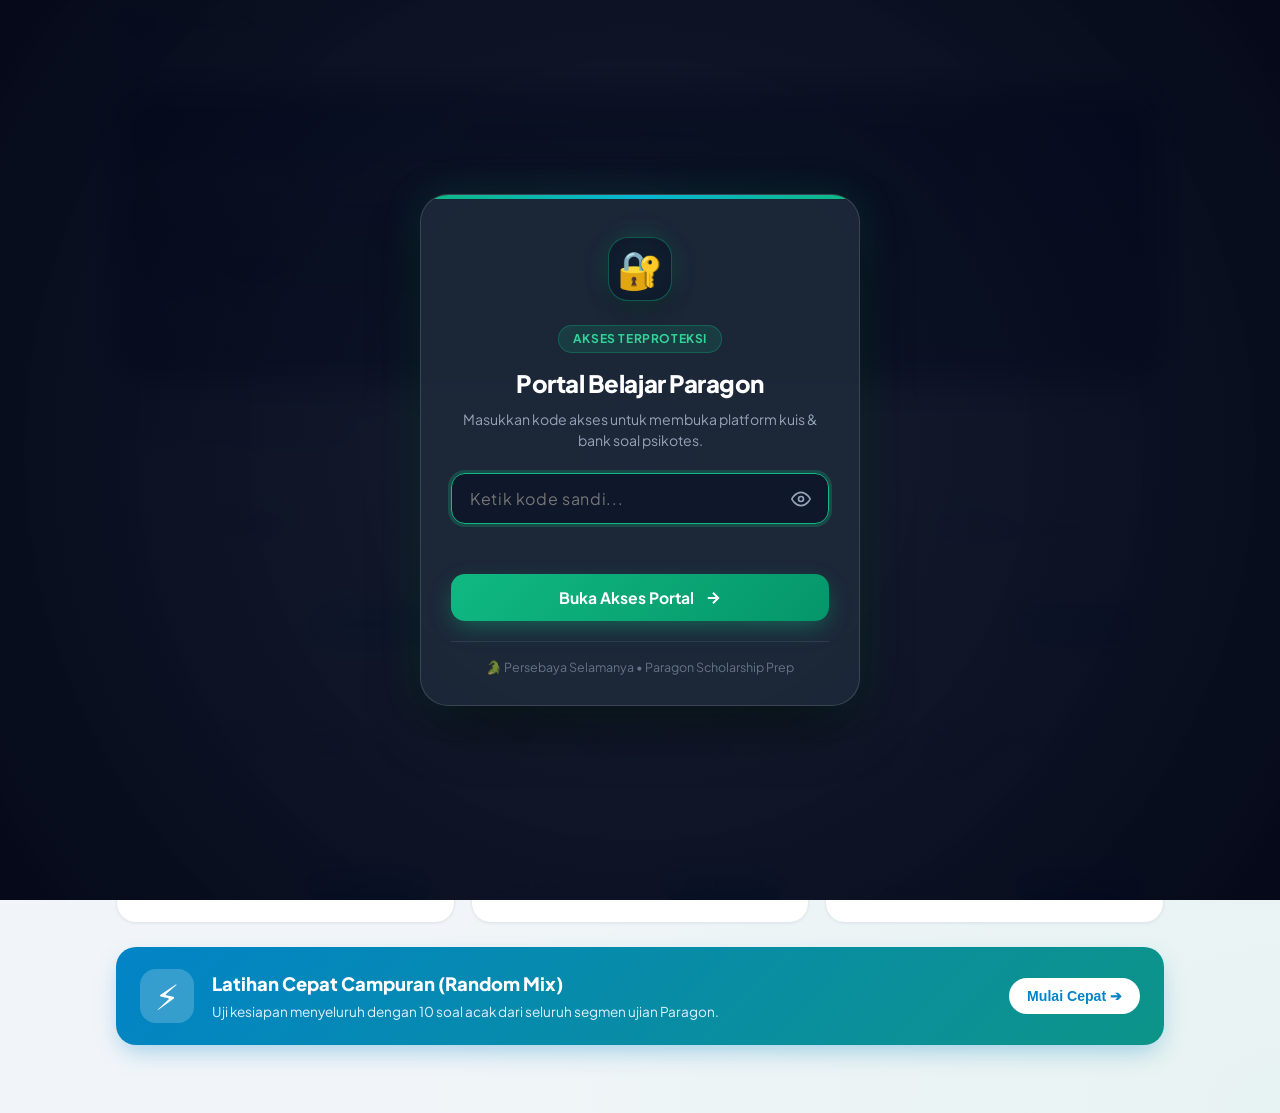
==== index.html @ ecf04475 "feat: Paragon scholarship quiz platform with passcode gate and Vercel support" ====
<!DOCTYPE html>
<html lang="id">
<head>
  <meta charset="UTF-8">
  <meta name="viewport" content="width=device-width, initial-scale=1.0">
  <title>Paragon Scholarship Quiz • Platform Belajar & Bank Soal Psikotes</title>
  <meta name="description" content="Platform belajar interaktif dan bank soal seleksi Paragon Scholarship & Management Trainee (MT) dengan pembahasan lengkap, per segmen, dan simulasi TPA.">
  <link rel="preconnect" href="https://fonts.googleapis.com">
  <link rel="preconnect" href="https://fonts.gstatic.com" crossorigin>
  <link href="https://fonts.googleapis.com/css2?family=Plus+Jakarta+Sans:wght@400;500;600;700;800&display=swap" rel="stylesheet">
  <link rel="stylesheet" href="style.css">
</head>
<body>

  <!-- Password Gate (Lock Screen - Access Code: persebayaselamanya) -->
  <div class="password-gate-overlay" id="password-gate">
    <div class="password-gate-card" id="gate-card">
      <div class="gate-icon-wrapper">
        <div class="gate-icon-glow"></div>
        <div class="gate-icon">🔐</div>
      </div>
      <div class="gate-badge">Akses Terproteksi</div>
      <h2 class="gate-title">Portal Belajar Paragon</h2>
      <p class="gate-subtitle">Masukkan kode akses untuk membuka platform kuis & bank soal psikotes.</p>

      <form id="password-gate-form" class="gate-form" onsubmit="handleUnlockSubmit(event)">
        <div class="gate-input-group">
          <input 
            type="password" 
            id="gate-password-input" 
            class="gate-input" 
            placeholder="Ketik kode sandi..." 
            autocomplete="current-password"
            required
            autofocus
          />
          <button type="button" class="gate-toggle-visibility" id="gate-toggle-pwd" title="Tampilkan/Sembunyikan sandi">
            <svg width="20" height="20" viewBox="0 0 24 24" fill="none" stroke="currentColor" stroke-width="2" id="gate-eye-icon"><path d="M1 12s4-8 11-8 11 8 11 8-4 8-11 8-11-8-11-8z"></path><circle cx="12" cy="12" r="3"></circle></svg>
          </button>
        </div>

        <div class="gate-msg" id="gate-msg"></div>

        <button type="submit" class="gate-submit-btn" id="gate-submit-btn">
          <span>Buka Akses Portal</span>
          <svg width="18" height="18" viewBox="0 0 24 24" fill="none" stroke="currentColor" stroke-width="2.5"><line x1="5" y1="12" x2="19" y2="12"></line><polyline points="12 5 19 12 12 19"></polyline></svg>
        </button>
      </form>
      <div class="gate-footer">
        <span>🐊 Persebaya Selamanya • Paragon Scholarship Prep</span>
      </div>
    </div>
  </div>

  <!-- Top App Navigation (Desktop & Mobile Shell) -->
  <header class="app-nav">
    <div class="nav-container">
      <div class="brand" id="btn-brand-home">
        <div class="brand-logo">P</div>
        <div class="brand-text">
          <span class="brand-title">Paragon Quiz</span>
          <span class="brand-subtitle">Scholarship & MT Prep</span>
        </div>
      </div>
      <div class="nav-actions">
        <button class="nav-btn" id="btn-open-bank" title="Cari di Bank Soal">
          <svg width="18" height="18" viewBox="0 0 24 24" fill="none" stroke="currentColor" stroke-width="2"><circle cx="11" cy="11" r="8"></circle><line x1="21" y1="21" x2="16.65" y2="16.65"></line></svg>
          <span class="nav-btn-label">Bank Soal</span>
        </button>
        <button class="nav-btn" id="btn-open-add-q" title="Tambah Soal">
          <svg width="18" height="18" viewBox="0 0 24 24" fill="none" stroke="currentColor" stroke-width="2"><line x1="12" y1="5" x2="12" y2="19"></line><line x1="5" y1="12" x2="19" y2="12"></line></svg>
          <span class="nav-btn-label">Tambah Soal</span>
        </button>
        <button class="nav-btn icon-only" id="btn-toggle-sound" title="Toggle Suara">
          <span id="sound-icon">🔊</span>
        </button>
        <button class="nav-btn lock-btn" id="btn-lock-app" title="Kunci Akses">
          <svg width="16" height="16" viewBox="0 0 24 24" fill="none" stroke="currentColor" stroke-width="2"><rect x="3" y="11" width="18" height="11" rx="2" ry="2"></rect><path d="M7 11V7a5 5 0 0 1 10 0v4"></path></svg>
          <span class="nav-btn-label">Kunci</span>
        </button>
      </div>
    </div>
  </header>

  <!-- Main Container -->
  <main class="main-wrapper">

    <!-- VIEW 1: SEGMENT SELECTION DASHBOARD -->
    <section class="view active" id="view-dashboard">
      <!-- Hero Banner -->
      <div class="hero-banner">
        <div class="hero-badge">🎓 Paragon Scholarship Program 2026/2027</div>
        <h1 class="hero-title">Pilih Segmen Soal & Uji Kemampuanmu</h1>
        <p class="hero-desc">
          Latihan soal psikotes terstruktur berdasarkan kisi-kisi resmi MT Paragon dan arsip simulasi TPA. Pilih segmen di bawah untuk memulai!
        </p>

        <!-- Quick Stats Strip -->
        <div class="stats-strip">
          <div class="stat-pill">
            <span class="stat-num" id="stat-total-q">215</span>
            <span class="stat-lbl">Total Soal</span>
          </div>
          <div class="stat-pill">
            <span class="stat-num" id="stat-quizzes-done">0</span>
            <span class="stat-lbl">Kuis Selesai</span>
          </div>
          <div class="stat-pill">
            <span class="stat-num" id="stat-avg-acc">0%</span>
            <span class="stat-lbl">Rata-rata Skor</span>
          </div>
        </div>
      </div>

      <!-- Segments Section Header -->
      <div class="section-head">
        <h2 class="section-title">Kategori Segmen Ujian</h2>
        <span class="section-badge" id="segment-count-badge">6 Segmen Tersedia</span>
      </div>

      <!-- Segments Grid -->
      <div class="segments-grid" id="segments-container">
        <!-- Segments rendered dynamically by app.js -->
        <div class="loading-state">
          <div class="spinner"></div>
          <p>Memuat database segmen Paragon...</p>
        </div>
      </div>

      <!-- Quick Mix Button -->
      <div class="quick-mix-card" id="btn-quick-mix">
        <div class="mix-icon">⚡</div>
        <div class="mix-info">
          <h3>Latihan Cepat Campuran (Random Mix)</h3>
          <p>Uji kesiapan menyeluruh dengan 10 soal acak dari seluruh segmen ujian Paragon.</p>
        </div>
        <button class="mix-btn">Mulai Cepat ➔</button>
      </div>

      <!-- Recent History Preview -->
      <div class="recent-history-section" id="recent-history-wrapper" style="display:none;">
        <h3 class="history-title">Riwayat Percobaan Terbaru</h3>
        <div class="history-list" id="history-list"></div>
      </div>
    </section>

    <!-- VIEW 2: QUIZ INTERFACE (MATCHES USER MOCKUP PRECISELY) -->
    <section class="view" id="view-quiz">
      <div class="mobile-device-card">
        
        <!-- Screen Top Bar -->
        <div class="quiz-top-bar">
          <button class="icon-btn" id="btn-quiz-close" title="Keluar dari kuis">✕</button>
          <div class="quiz-top-actions">
            <button class="icon-btn" id="btn-quiz-share" title="Bagikan">
              <svg width="20" height="20" viewBox="0 0 24 24" fill="none" stroke="currentColor" stroke-width="2"><circle cx="18" cy="5" r="3"></circle><circle cx="6" cy="12" r="3"></circle><circle cx="18" cy="19" r="3"></circle><line x1="8.59" y1="13.51" x2="15.42" y2="17.49"></line><line x1="15.41" y1="6.51" x2="8.59" y2="10.49"></line></svg>
            </button>
            <button class="icon-btn" id="btn-quiz-more" title="Opsi kuis">⋮</button>
          </div>
        </div>

        <!-- Quiz Heading & Breadcrumbs -->
        <div class="quiz-header-block">
          <h2 class="quiz-title" id="quiz-subsegment-title">Sinonim (Persamaan Kata)</h2>
          <div class="quiz-subtitle" id="quiz-breadcrumb">Fundamentals • Paragon Scholarship • 10 Soal</div>
        </div>

        <!-- Progress Bar Row -->
        <div class="progress-row">
          <span class="progress-label" id="progress-text">1/10</span>
          <div class="progress-track">
            <div class="progress-fill" id="progress-fill" style="width: 10%;"></div>
          </div>
          <span class="progress-target" title="Target Lolos">🎯</span>
        </div>

        <!-- Question Meta Row (Quiz Label, Speaker Audio, Timer Countdown) -->
        <div class="question-meta-row">
          <div class="quiz-tag">Quiz</div>
          <div class="meta-right-group">
            <button class="audio-btn" id="btn-speak-question" title="Dengarkan soal dibacakan">
              🔊
            </button>
            <div class="timer-badge" id="timer-display">
              <span class="timer-icon">⏳</span>
              <span id="timer-text">00:15 Sec</span>
            </div>
          </div>
        </div>

        <!-- Question Statement -->
        <div class="question-box">
          <p class="question-text" id="question-text">
            Memuat soal...
          </p>
          <div class="source-tag" id="question-source"></div>
        </div>

        <!-- Options Container -->
        <div class="options-list" id="options-container">
          <!-- Options cards injected dynamically -->
        </div>

        <!-- Fixed/Sticky Bottom Action Bar -->
        <div class="quiz-bottom-bar">
          <button class="check-btn disabled" id="btn-check-answer" disabled>Check</button>
        </div>

        <!-- BOTTOM SHEET MODAL (SLIDES UP ON CHECK - EXACTLY MATCHES REFERENCE) -->
        <div class="bottom-sheet-backdrop" id="sheet-backdrop"></div>
        <div class="bottom-sheet" id="bottom-sheet">
          <div class="sheet-drag-handle"></div>
          
          <div class="sheet-content">
            <!-- Header status: Correct or Incorrect -->
            <div class="sheet-status-header" id="sheet-status-header">
              <h3 class="sheet-title" id="sheet-title">Correct Answer</h3>
              <div class="sheet-icon-badge" id="sheet-icon-badge">
                <span id="sheet-icon">✔</span>
              </div>
              <p class="sheet-cheer" id="sheet-cheer">Wow! That is absolutely correct.</p>
            </div>

            <!-- Explanation Box (Pembahasan) -->
            <div class="explanation-box" id="explanation-box">
              <div class="explanation-head">
                <span class="expl-icon">💡</span>
                <strong>Pembahasan Soal:</strong>
              </div>
              <p class="explanation-text" id="explanation-text">
                Adaptif = mampu menyesuaikan diri dengan situasi baru.
              </p>
            </div>

            <!-- Action Button: Next -->
            <div class="sheet-action">
              <button class="sheet-next-btn" id="btn-sheet-next">Next</button>
            </div>
          </div>
        </div>

      </div>
    </section>

    <!-- VIEW 3: QUIZ RESULT SUMMARY -->
    <section class="view" id="view-result">
      <div class="result-card">
        <div class="result-badge-icon" id="result-icon">🏆</div>
        <h2 class="result-title" id="result-title">Kuis Selesai!</h2>
        <p class="result-subtitle" id="result-evaluation">Evaluasi performa Anda dalam segmen ini.</p>

        <!-- Big Score Display -->
        <div class="score-circle-wrapper">
          <div class="score-number">
            <span id="result-score-num">8</span><span class="score-denom" id="result-total-denom">/10</span>
          </div>
          <div class="score-label" id="result-accuracy-label">Akurasi: 80%</div>
        </div>

        <!-- Stats Grid -->
        <div class="result-stats-grid">
          <div class="res-stat-item">
            <span class="res-stat-val text-success" id="res-correct-count">8</span>
            <span class="res-stat-lbl">Benar</span>
          </div>
          <div class="res-stat-item">
            <span class="res-stat-val text-danger" id="res-wrong-count">2</span>
            <span class="res-stat-lbl">Salah</span>
          </div>
          <div class="res-stat-item">
            <span class="res-stat-val" id="res-time-spent">01:45</span>
            <span class="res-stat-lbl">Waktu</span>
          </div>
        </div>

        <!-- Action Buttons -->
        <div class="result-actions">
          <button class="primary-action-btn" id="btn-retry-segment">Ulangi Kuis Ini</button>
          <button class="secondary-action-btn" id="btn-back-dashboard">Pilih Segmen Lain</button>
          <button class="review-toggle-btn" id="btn-toggle-review">Review Semua Jawaban & Pembahasan ▼</button>
        </div>

        <!-- Review Question List (Collapsible) -->
        <div class="review-section" id="review-section" style="display:none;">
          <h3 class="review-title">Rincian Jawaban & Pembahasan</h3>
          <div class="review-items-container" id="review-items-container"></div>
        </div>
      </div>
    </section>

    <!-- VIEW 4: BANK SOAL & SEARCH -->
    <section class="view" id="view-bank">
      <div class="bank-container">
        <div class="bank-header">
          <button class="back-link-btn" id="btn-bank-back">← Kembali ke Dashboard</button>
          <h2>Bank Soal Paragon Scholarship & MT</h2>
          <p>Jelajahi dan cari pembahasan 200+ soal psikotes asli dari database.</p>
        </div>

        <div class="bank-filter-bar">
          <div class="search-input-wrap">
            <svg width="18" height="18" viewBox="0 0 24 24" fill="none" stroke="currentColor" stroke-width="2"><circle cx="11" cy="11" r="8"></circle><line x1="21" y1="21" x2="16.65" y2="16.65"></line></svg>
            <input type="text" id="bank-search-input" placeholder="Cari kata kunci soal, pembahasan, atau topik...">
          </div>
          <select id="bank-segment-select">
            <option value="all">Semua Segmen</option>
            <option value="verbal">Tes Verbal</option>
            <option value="numerik">Tes Numerik & Deret</option>
            <option value="logika">Tes Logika & Silogisme</option>
            <option value="urutan">Tes Urutan Angka & Huruf</option>
            <option value="tpa_simulasi">Simulasi TPA Paragon</option>
            <option value="kepribadian">Tes Nilai & Budaya Paragon</option>
          </select>
        </div>

        <div class="bank-results-count" id="bank-results-count">Menampilkan 20 soal</div>
        <div class="bank-list" id="bank-list-container">
          <div class="spinner"></div>
        </div>
      </div>
    </section>

  </main>

  <!-- MODAL 1: SEGMENT CONFIG MODAL (BEFORE STARTING QUIZ) -->
  <div class="modal-overlay" id="modal-segment-config">
    <div class="modal-card">
      <div class="modal-header">
        <div class="modal-seg-icon" id="modal-seg-icon">📝</div>
        <div>
          <h3 class="modal-title" id="modal-seg-title">Tes Verbal</h3>
          <p class="modal-sub" id="modal-seg-desc">Konfigurasi sesi latihan Anda</p>
        </div>
        <button class="modal-close-btn" id="btn-close-config-modal">✕</button>
      </div>

      <div class="modal-body">
        <!-- Subsegment filter -->
        <div class="form-group" id="subsegment-filter-group">
          <label class="form-label">Pilih Subtopik / Subtes:</label>
          <select class="form-select" id="config-subsegment">
            <option value="">Semua Subtopik (Lengkap)</option>
          </select>
        </div>

        <!-- Number of Questions -->
        <div class="form-group">
          <label class="form-label">Jumlah Soal:</label>
          <div class="pill-options" id="config-limit-pills">
            <button class="pill-btn" data-val="5">5 Soal</button>
            <button class="pill-btn active" data-val="10">10 Soal</button>
            <button class="pill-btn" data-val="20">20 Soal</button>
            <button class="pill-btn" data-val="50">Semua</button>
          </div>
        </div>

        <!-- Timer Setting -->
        <div class="form-group">
          <label class="form-label">Batas Waktu Per Soal:</label>
          <div class="pill-options" id="config-timer-pills">
            <button class="pill-btn" data-val="15">15 Detik</button>
            <button class="pill-btn active" data-val="30">30 Detik</button>
            <button class="pill-btn" data-val="60">60 Detik</button>
            <button class="pill-btn" data-val="0">Tanpa Timer</button>
          </div>
        </div>
      </div>

      <div class="modal-footer">
        <button class="start-quiz-btn" id="btn-start-configured-quiz">Mulai Kuis Sekarang ➔</button>
      </div>
    </div>
  </div>

  <!-- MODAL 2: ADD QUESTION MODAL (CRUD FEATURE) -->
  <div class="modal-overlay" id="modal-add-question">
    <div class="modal-card modal-wide">
      <div class="modal-header">
        <div>
          <h3 class="modal-title">Tambah Soal Baru ke Database</h3>
          <p class="modal-sub">Masukkan soal psikotes baru ke bank data Paragon</p>
        </div>
        <button class="modal-close-btn" id="btn-close-add-modal">✕</button>
      </div>

      <form id="form-add-question" class="modal-body">
        <div class="form-row">
          <div class="form-group">
            <label class="form-label">Segmen:</label>
            <select class="form-select" id="new-q-segment" required>
              <option value="verbal">Tes Verbal</option>
              <option value="numerik">Tes Numerik & Deret</option>
              <option value="logika">Tes Logika & Silogisme</option>
              <option value="urutan">Tes Urutan Angka & Huruf</option>
              <option value="tpa_simulasi">Simulasi TPA Paragon</option>
              <option value="kepribadian">Tes Nilai & Budaya Paragon</option>
            </select>
          </div>
          <div class="form-group">
            <label class="form-label">Subtopik:</label>
            <input type="text" class="form-input" id="new-q-subsegment" placeholder="Misal: Sinonim, Deret Angka..." required>
          </div>
        </div>

        <div class="form-group">
          <label class="form-label">Pertanyaan / Soal:</label>
          <textarea class="form-textarea" id="new-q-question" rows="3" placeholder="Tuliskan butir pertanyaan..." required></textarea>
        </div>

        <div class="form-group">
          <label class="form-label">Pilihan Jawaban (Minimal 2 Opsi):</label>
          <div class="options-inputs">
            <div class="opt-input-row">
              <span class="opt-key-badge">A</span>
              <input type="text" class="form-input" id="opt-text-A" placeholder="Pilihan A" required>
            </div>
            <div class="opt-input-row">
              <span class="opt-key-badge">B</span>
              <input type="text" class="form-input" id="opt-text-B" placeholder="Pilihan B" required>
            </div>
            <div class="opt-input-row">
              <span class="opt-key-badge">C</span>
              <input type="text" class="form-input" id="opt-text-C" placeholder="Pilihan C">
            </div>
            <div class="opt-input-row">
              <span class="opt-key-badge">D</span>
              <input type="text" class="form-input" id="opt-text-D" placeholder="Pilihan D">
            </div>
            <div class="opt-input-row">
              <span class="opt-key-badge">E</span>
              <input type="text" class="form-input" id="opt-text-E" placeholder="Pilihan E (Opsional)">
            </div>
          </div>
        </div>

        <div class="form-row">
          <div class="form-group">
            <label class="form-label">Kunci Jawaban Benar:</label>
            <select class="form-select" id="new-q-correct" required>
              <option value="A">A</option>
              <option value="B">B</option>
              <option value="C">C</option>
              <option value="D">D</option>
              <option value="E">E</option>
            </select>
          </div>
          <div class="form-group">
            <label class="form-label">Sumber Soal:</label>
            <input type="text" class="form-input" id="new-q-source" value="User Custom Soal" placeholder="Sumber">
          </div>
        </div>

        <div class="form-group">
          <label class="form-label">Pembahasan Lengkap:</label>
          <textarea class="form-textarea" id="new-q-explanation" rows="3" placeholder="Jelaskan alasan dan cara penyelesaian soal..." required></textarea>
        </div>

        <div class="modal-footer">
          <button type="submit" class="start-quiz-btn" id="btn-save-new-q">Simpan Soal ke Database</button>
        </div>
      </form>
    </div>
  </div>

  <!-- Toast Notification Container -->
  <div class="toast-container" id="toast-container"></div>

  <!-- App Logic -->
  <script src="app.js"></script>
</body>
</html>
---- style.css ----
/* ==========================================================================
   PARAGON SCHOLARSHIP QUIZ PLATFORM • DESIGN SYSTEM & STYLING
   Clean, modern mobile-card interface matching reference mockup precisely.
   ========================================================================== */

:root {
  --font-family: 'Plus Jakarta Sans', system-ui, -apple-system, sans-serif;
  
  /* Brand Palette (Paragon Teal / Deep Slate / Accent Coral) */
  --color-primary: #0284C7;
  --color-primary-light: #F0F9FF;
  --color-primary-border: #0284C7;
  
  --color-check-active: #FF4B4B; /* Vibrant Duolingo/Quiz red from mockup */
  --color-check-shadow: rgba(255, 75, 75, 0.35);
  
  --color-success: #22C55E;
  --color-success-dark: #16A34A;
  --color-success-light: #DCFCE7;
  
  --color-danger: #EF4444;
  --color-danger-dark: #DC2626;
  --color-danger-light: #FEE2E2;
  
  --color-warning: #D97706;
  --color-warning-light: #FEF3C7;

  /* Neutrals */
  --bg-app: #F1F5F9;
  --bg-card: #FFFFFF;
  --border-light: #E2E8F0;
  --border-subtle: #F1F5F9;
  
  --text-main: #0F172A;
  --text-muted: #64748B;
  --text-sub: #94A3B8;
  --text-light: #CBD5E1;
  
  /* Shadows & Radius */
  --radius-sm: 8px;
  --radius-md: 14px;
  --radius-lg: 20px;
  --radius-full: 9999px;
  
  --shadow-sm: 0 1px 3px rgba(0,0,0,0.05);
  --shadow-card: 0 12px 36px -8px rgba(15, 23, 42, 0.1);
  --shadow-sheet: 0 -12px 40px rgba(0, 0, 0, 0.18);
  --shadow-glow: 0 0 25px rgba(2, 132, 199, 0.15);
}

/* Reset & Base */
* {
  box-sizing: border-box;
  margin: 0;
  padding: 0;
}

body {
  font-family: var(--font-family);
  background-color: var(--bg-app);
  background-image: 
    radial-gradient(at 0% 0%, rgba(2, 132, 199, 0.07) 0px, transparent 50%),
    radial-gradient(at 100% 100%, rgba(34, 197, 94, 0.05) 0px, transparent 50%);
  color: var(--text-main);
  min-height: 100vh;
  line-height: 1.5;
  -webkit-font-smoothing: antialiased;
  display: flex;
  flex-direction: column;
}

/* Header Navigation */
.app-nav {
  position: sticky;
  top: 0;
  z-index: 40;
  background: rgba(255, 255, 255, 0.85);
  backdrop-filter: blur(12px);
  -webkit-backdrop-filter: blur(12px);
  border-bottom: 1px solid var(--border-light);
  height: 64px;
  display: flex;
  align-items: center;
}

.nav-container {
  width: 100%;
  max-width: 1080px;
  margin: 0 auto;
  padding: 0 20px;
  display: flex;
  justify-content: space-between;
  align-items: center;
}

.brand {
  display: flex;
  align-items: center;
  gap: 10px;
  cursor: pointer;
  user-select: none;
}

.brand-logo {
  width: 36px;
  height: 36px;
  border-radius: 10px;
  background: linear-gradient(135deg, #0284C7, #0D9488);
  color: #FFF;
  font-weight: 800;
  font-size: 1.2rem;
  display: flex;
  align-items: center;
  justify-content: center;
  box-shadow: 0 4px 10px rgba(2, 132, 199, 0.3);
}

.brand-text {
  display: flex;
  flex-direction: column;
}

.brand-title {
  font-size: 1.05rem;
  font-weight: 800;
  color: var(--text-main);
  line-height: 1.2;
}

.brand-subtitle {
  font-size: 0.72rem;
  color: var(--text-muted);
  font-weight: 600;
}

.nav-actions {
  display: flex;
  align-items: center;
  gap: 10px;
}

.nav-btn {
  display: inline-flex;
  align-items: center;
  gap: 6px;
  background: #FFF;
  border: 1px solid var(--border-light);
  color: var(--text-main);
  padding: 7px 14px;
  border-radius: var(--radius-full);
  font-size: 0.85rem;
  font-weight: 600;
  cursor: pointer;
  transition: all 0.2s ease;
}

.nav-btn:hover {
  background: var(--bg-app);
  border-color: #CBD5E1;
  transform: translateY(-1px);
}

.nav-btn.icon-only {
  padding: 7px 10px;
}

/* Main Layout */
.main-wrapper {
  flex: 1;
  width: 100%;
  max-width: 1080px;
  margin: 0 auto;
  padding: 24px 16px 40px;
  display: flex;
  justify-content: center;
}

/* View Switcher */
.view {
  display: none;
  width: 100%;
  animation: fadeIn 0.25s ease forwards;
}

.view.active {
  display: block;
}

@keyframes fadeIn {
  from { opacity: 0; transform: translateY(6px); }
  to { opacity: 1; transform: translateY(0); }
}

/* ==========================================================================
   VIEW 1: DASHBOARD & SEGMENTS SELECTION
   ========================================================================== */

.hero-banner {
  background: linear-gradient(135deg, #0F172A 0%, #1E293B 100%);
  border-radius: 24px;
  padding: 32px 28px;
  color: #FFF;
  margin-bottom: 28px;
  position: relative;
  overflow: hidden;
  box-shadow: 0 16px 36px -10px rgba(15, 23, 42, 0.25);
}

.hero-banner::after {
  content: '';
  position: absolute;
  top: -40px;
  right: -40px;
  width: 220px;
  height: 220px;
  background: radial-gradient(circle, rgba(2, 132, 199, 0.4) 0%, transparent 70%);
  border-radius: 50%;
  pointer-events: none;
}

.hero-badge {
  display: inline-block;
  background: rgba(2, 132, 199, 0.25);
  border: 1px solid rgba(2, 132, 199, 0.5);
  color: #38BDF8;
  font-size: 0.8rem;
  font-weight: 700;
  padding: 5px 12px;
  border-radius: var(--radius-full);
  margin-bottom: 12px;
}

.hero-title {
  font-size: 1.8rem;
  font-weight: 800;
  line-height: 1.25;
  margin-bottom: 8px;
  letter-spacing: -0.02em;
}

.hero-desc {
  font-size: 0.95rem;
  color: #94A3B8;
  max-width: 640px;
  line-height: 1.6;
  margin-bottom: 24px;
}

.stats-strip {
  display: flex;
  gap: 14px;
  flex-wrap: wrap;
}

.stat-pill {
  background: rgba(255, 255, 255, 0.08);
  border: 1px solid rgba(255, 255, 255, 0.12);
  border-radius: 14px;
  padding: 10px 18px;
  display: flex;
  flex-direction: column;
}

.stat-num {
  font-size: 1.35rem;
  font-weight: 800;
  color: #38BDF8;
}

.stat-lbl {
  font-size: 0.72rem;
  color: #94A3B8;
  font-weight: 600;
  text-transform: uppercase;
  letter-spacing: 0.04em;
}

.section-head {
  display: flex;
  justify-content: space-between;
  align-items: center;
  margin-bottom: 18px;
}

.section-title {
  font-size: 1.35rem;
  font-weight: 800;
  color: var(--text-main);
  letter-spacing: -0.01em;
}

.section-badge {
  background: #E0F2FE;
  color: #0369A1;
  font-size: 0.78rem;
  font-weight: 700;
  padding: 4px 10px;
  border-radius: var(--radius-full);
}

/* Segments Grid */
.segments-grid {
  display: grid;
  grid-template-columns: repeat(auto-fill, minmax(320px, 1fr));
  gap: 16px;
  margin-bottom: 24px;
}

.segment-card {
  background: var(--bg-card);
  border: 1px solid var(--border-light);
  border-radius: 20px;
  padding: 22px;
  display: flex;
  flex-direction: column;
  justify-content: space-between;
  cursor: pointer;
  transition: all 0.25s cubic-bezier(0.4, 0, 0.2, 1);
  box-shadow: var(--shadow-sm);
  position: relative;
  overflow: hidden;
}

.segment-card:hover {
  transform: translateY(-3px);
  box-shadow: var(--shadow-card);
  border-color: #BAE6FD;
}

.segment-top {
  display: flex;
  align-items: flex-start;
  gap: 14px;
  margin-bottom: 14px;
}

.segment-icon {
  width: 52px;
  height: 52px;
  background: #F8FAFC;
  border: 1px solid var(--border-light);
  border-radius: 16px;
  font-size: 1.8rem;
  display: flex;
  align-items: center;
  justify-content: center;
  flex-shrink: 0;
}

.segment-info {
  flex: 1;
}

.segment-badge {
  display: inline-block;
  font-size: 0.7rem;
  font-weight: 700;
  color: #0284C7;
  background: #F0F9FF;
  padding: 2px 8px;
  border-radius: var(--radius-full);
  margin-bottom: 4px;
}

.segment-name {
  font-size: 1.15rem;
  font-weight: 800;
  color: var(--text-main);
  line-height: 1.3;
  margin-bottom: 4px;
}

.segment-desc {
  font-size: 0.85rem;
  color: var(--text-muted);
  line-height: 1.5;
}

.segment-bottom {
  display: flex;
  justify-content: space-between;
  align-items: center;
  padding-top: 14px;
  border-top: 1px solid var(--border-subtle);
}

.segment-count-tag {
  font-size: 0.82rem;
  font-weight: 700;
  color: #334155;
  display: flex;
  align-items: center;
  gap: 5px;
}

.segment-action-btn {
  background: #0284C7;
  color: #FFF;
  border: none;
  font-weight: 700;
  font-size: 0.82rem;
  padding: 7px 14px;
  border-radius: var(--radius-full);
  display: inline-flex;
  align-items: center;
  gap: 4px;
  transition: all 0.2s;
}

.segment-card:hover .segment-action-btn {
  background: #0369A1;
}

/* Quick Mix Card */
.quick-mix-card {
  background: linear-gradient(135deg, #0284C7 0%, #0D9488 100%);
  border-radius: 20px;
  padding: 22px 24px;
  color: #FFF;
  display: flex;
  align-items: center;
  gap: 18px;
  cursor: pointer;
  box-shadow: 0 10px 24px -5px rgba(2, 132, 199, 0.35);
  transition: transform 0.2s ease;
  margin-bottom: 28px;
}

.quick-mix-card:hover {
  transform: translateY(-2px);
}

.mix-icon {
  font-size: 2.2rem;
  background: rgba(255, 255, 255, 0.2);
  width: 54px;
  height: 54px;
  border-radius: 16px;
  display: flex;
  align-items: center;
  justify-content: center;
  flex-shrink: 0;
}

.mix-info {
  flex: 1;
}

.mix-info h3 {
  font-size: 1.15rem;
  font-weight: 800;
  margin-bottom: 4px;
}

.mix-info p {
  font-size: 0.85rem;
  color: #E0F2FE;
}

.mix-btn {
  background: #FFF;
  color: #0284C7;
  border: none;
  font-weight: 800;
  font-size: 0.88rem;
  padding: 10px 18px;
  border-radius: var(--radius-full);
  cursor: pointer;
  flex-shrink: 0;
}

/* Recent History */
.recent-history-section {
  background: var(--bg-card);
  border: 1px solid var(--border-light);
  border-radius: 20px;
  padding: 20px;
}

.history-title {
  font-size: 1.05rem;
  font-weight: 800;
  margin-bottom: 12px;
}

.history-list {
  display: flex;
  flex-direction: column;
  gap: 8px;
}

.history-row {
  display: flex;
  justify-content: space-between;
  align-items: center;
  padding: 10px 14px;
  border-radius: 12px;
  background: #F8FAFC;
  font-size: 0.85rem;
}

/* ==========================================================================
   VIEW 2: QUIZ INTERFACE (MATCHES USER MOCKUP PRECISELY)
   ========================================================================== */

#view-quiz {
  display: none;
  justify-content: center;
  align-items: center;
}

#view-quiz.active {
  display: flex;
}

/* Clean Mobile Frame Card */
.mobile-device-card {
  width: 100%;
  max-width: 440px;
  background: #FFFFFF;
  border: 1px solid var(--border-light);
  border-radius: 32px;
  box-shadow: 0 20px 50px -10px rgba(15, 23, 42, 0.15);
  position: relative;
  overflow: hidden;
  padding: 24px 22px 26px;
  display: flex;
  flex-direction: column;
  min-height: 640px;
}

/* Top Bar */
.quiz-top-bar {
  display: flex;
  justify-content: space-between;
  align-items: center;
  margin-bottom: 16px;
}

.icon-btn {
  background: transparent;
  border: none;
  color: #475569;
  font-size: 1.25rem;
  width: 36px;
  height: 36px;
  border-radius: 50%;
  display: flex;
  align-items: center;
  justify-content: center;
  cursor: pointer;
  transition: all 0.15s;
}

.icon-btn:hover {
  background: #F1F5F9;
  color: var(--text-main);
}

.quiz-top-actions {
  display: flex;
  gap: 4px;
}

/* Quiz Header & Breadcrumbs */
.quiz-header-block {
  margin-bottom: 14px;
}

.quiz-title {
  font-size: 1.25rem;
  font-weight: 800;
  color: var(--text-main);
  letter-spacing: -0.01em;
  line-height: 1.3;
  margin-bottom: 2px;
}

.quiz-subtitle {
  font-size: 0.76rem;
  font-weight: 600;
  color: var(--text-sub);
  letter-spacing: 0.01em;
}

/* Progress Bar Row */
.progress-row {
  display: flex;
  align-items: center;
  gap: 10px;
  margin-bottom: 18px;
}

.progress-label {
  font-size: 0.8rem;
  font-weight: 700;
  color: var(--text-sub);
  min-width: 36px;
}

.progress-track {
  flex: 1;
  height: 7px;
  background: #E2E8F0;
  border-radius: var(--radius-full);
  overflow: hidden;
}

.progress-fill {
  height: 100%;
  background: var(--color-success);
  border-radius: var(--radius-full);
  transition: width 0.35s cubic-bezier(0.4, 0, 0.2, 1);
}

.progress-target {
  font-size: 1.15rem;
}

/* Question Meta Row */
.question-meta-row {
  display: flex;
  justify-content: space-between;
  align-items: center;
  margin-bottom: 14px;
}

.quiz-tag {
  font-size: 0.95rem;
  font-weight: 800;
  color: var(--text-main);
}

.meta-right-group {
  display: flex;
  align-items: center;
  gap: 12px;
}

.audio-btn {
  background: #F8FAFC;
  border: 1px solid var(--border-light);
  width: 32px;
  height: 32px;
  border-radius: 50%;
  font-size: 1rem;
  display: flex;
  align-items: center;
  justify-content: center;
  cursor: pointer;
  transition: all 0.2s;
}

.audio-btn:hover {
  background: #F1F5F9;
  transform: scale(1.05);
}

.timer-badge {
  display: inline-flex;
  align-items: center;
  gap: 5px;
  background: var(--color-warning-light);
  color: var(--color-warning);
  font-size: 0.8rem;
  font-weight: 800;
  padding: 4px 10px;
  border-radius: var(--radius-full);
  user-select: none;
}

.timer-badge.urgent {
  background: var(--color-danger-light);
  color: var(--color-danger);
  animation: pulseUrgent 1s infinite alternate;
}

@keyframes pulseUrgent {
  from { transform: scale(1); }
  to { transform: scale(1.04); }
}

/* Question Box */
.question-box {
  margin-bottom: 18px;
}

.question-text {
  font-size: 1.05rem;
  font-weight: 700;
  color: #1E293B;
  line-height: 1.5;
  margin-bottom: 6px;
}

.source-tag {
  font-size: 0.72rem;
  color: #94A3B8;
  font-style: italic;
}

/* Options List */
.options-list {
  display: flex;
  flex-direction: column;
  gap: 11px;
  margin-bottom: 24px;
}

.option-card {
  background: #FFFFFF;
  border: 1.5px solid #E2E8F0;
  border-radius: 16px;
  padding: 13px 16px;
  display: flex;
  align-items: center;
  gap: 14px;
  cursor: pointer;
  transition: all 0.2s cubic-bezier(0.4, 0, 0.2, 1);
  user-select: none;
}

.option-card:hover {
  border-color: #CBD5E1;
  background: #FAFAFA;
}

/* Radio Indicator */
.radio-circle {
  width: 22px;
  height: 22px;
  border-radius: 50%;
  border: 2px solid #CBD5E1;
  display: flex;
  align-items: center;
  justify-content: center;
  flex-shrink: 0;
  transition: all 0.2s ease;
}

.radio-dot {
  width: 9px;
  height: 9px;
  border-radius: 50%;
  background: transparent;
  transition: background 0.15s ease;
}

.option-text {
  font-size: 0.92rem;
  font-weight: 500;
  color: #334155;
  line-height: 1.4;
  flex: 1;
}

/* Selected Option State (Screen 2) */
.option-card.selected {
  border-color: #0284C7;
  background: #F0F9FF;
  box-shadow: 0 4px 14px rgba(2, 132, 199, 0.08);
}

.option-card.selected .radio-circle {
  border-color: #0284C7;
}

.option-card.selected .radio-dot {
  background: #0284C7;
}

.option-card.selected .option-text {
  color: #0369A1;
  font-weight: 600;
}

/* Correct & Wrong highlighting in review/instant feedback */
.option-card.correct {
  border-color: var(--color-success);
  background: var(--color-success-light);
}

.option-card.correct .radio-circle {
  border-color: var(--color-success);
}

.option-card.correct .radio-dot {
  background: var(--color-success);
}

.option-card.incorrect {
  border-color: var(--color-danger);
  background: var(--color-danger-light);
}

.option-card.incorrect .radio-circle {
  border-color: var(--color-danger);
}

.option-card.incorrect .radio-dot {
  background: var(--color-danger);
}

/* Bottom Action Bar */
.quiz-bottom-bar {
  margin-top: auto;
  padding-top: 8px;
}

.check-btn {
  width: 100%;
  padding: 15px;
  border-radius: 14px;
  border: none;
  font-size: 1.05rem;
  font-weight: 700;
  transition: all 0.25s cubic-bezier(0.4, 0, 0.2, 1);
  cursor: pointer;
}

.check-btn.disabled,
.check-btn:disabled {
  background: #CBD5E1;
  color: #94A3B8;
  cursor: not-allowed;
  box-shadow: none;
}

/* Enabled State (Screen 2: Vibrant Red/Coral) */
.check-btn:not(:disabled) {
  background: var(--color-check-active);
  color: #FFFFFF;
  box-shadow: 0 8px 24px var(--color-check-shadow);
  transform: translateY(-1px);
}

.check-btn:not(:disabled):hover {
  background: #F43F5E;
  box-shadow: 0 10px 28px rgba(244, 63, 94, 0.4);
}

.check-btn:not(:disabled):active {
  transform: translateY(1px);
}

/* ==========================================================================
   BOTTOM SHEET MODAL (SCREEN 3 - SLIDES UP ON CHECK)
   ========================================================================== */

.bottom-sheet-backdrop {
  position: absolute;
  inset: 0;
  background: rgba(15, 23, 42, 0.35);
  backdrop-filter: blur(2px);
  -webkit-backdrop-filter: blur(2px);
  opacity: 0;
  pointer-events: none;
  transition: opacity 0.3s ease;
  z-index: 45;
}

.bottom-sheet-backdrop.active {
  opacity: 1;
  pointer-events: auto;
}

.bottom-sheet {
  position: absolute;
  left: 0;
  right: 0;
  bottom: 0;
  background: #FFFFFF;
  border-radius: 28px 28px 0 0;
  padding: 20px 22px 24px;
  box-shadow: var(--shadow-sheet);
  transform: translateY(105%);
  transition: transform 0.38s cubic-bezier(0.16, 1, 0.3, 1);
  z-index: 50;
  max-height: 85%;
  overflow-y: auto;
}

.bottom-sheet.active {
  transform: translateY(0);
}

.sheet-drag-handle {
  width: 44px;
  height: 5px;
  background: #E2E8F0;
  border-radius: var(--radius-full);
  margin: 0 auto 16px;
}

.sheet-status-header {
  text-align: center;
  margin-bottom: 14px;
}

.sheet-title {
  font-size: 1.35rem;
  font-weight: 800;
  letter-spacing: -0.01em;
  margin-bottom: 10px;
}

.sheet-title.correct-title {
  color: var(--color-success-dark);
}

.sheet-title.incorrect-title {
  color: var(--color-danger-dark);
}

.sheet-icon-badge {
  width: 64px;
  height: 64px;
  border-radius: 50%;
  display: flex;
  align-items: center;
  justify-content: center;
  font-size: 2.2rem;
  margin: 0 auto 12px;
  animation: popBadge 0.4s cubic-bezier(0.34, 1.56, 0.64, 1);
}

.sheet-icon-badge.correct-badge {
  background: var(--color-success-light);
  color: var(--color-success-dark);
}

.sheet-icon-badge.incorrect-badge {
  background: var(--color-danger-light);
  color: var(--color-danger-dark);
}

@keyframes popBadge {
  0% { transform: scale(0.4); opacity: 0; }
  100% { transform: scale(1); opacity: 1; }
}

.sheet-cheer {
  font-size: 0.95rem;
  font-weight: 700;
  color: #334155;
}

/* Explanation Box */
.explanation-box {
  background: #F8FAFC;
  border: 1px solid var(--border-light);
  border-radius: 16px;
  padding: 14px 16px;
  margin-bottom: 20px;
}

.explanation-head {
  display: flex;
  align-items: center;
  gap: 6px;
  font-size: 0.85rem;
  color: #475569;
  margin-bottom: 6px;
}

.explanation-text {
  font-size: 0.88rem;
  line-height: 1.5;
  color: #334155;
}

/* Next Button */
.sheet-next-btn {
  width: 100%;
  padding: 15px;
  border-radius: 14px;
  border: none;
  background: var(--color-success);
  color: #FFFFFF;
  font-size: 1.05rem;
  font-weight: 800;
  cursor: pointer;
  transition: all 0.2s ease;
  box-shadow: 0 6px 20px rgba(34, 197, 94, 0.35);
}

.sheet-next-btn:hover {
  background: var(--color-success-dark);
  transform: translateY(-1px);
}

.sheet-next-btn:active {
  transform: translateY(1px);
}

/* ==========================================================================
   VIEW 3: QUIZ RESULT SUMMARY
   ========================================================================== */

#view-result {
  display: none;
  justify-content: center;
  align-items: center;
}

#view-result.active {
  display: flex;
}

.result-card {
  width: 100%;
  max-width: 480px;
  background: #FFFFFF;
  border: 1px solid var(--border-light);
  border-radius: 28px;
  padding: 32px 26px;
  box-shadow: var(--shadow-card);
  text-align: center;
}

.result-badge-icon {
  font-size: 3.5rem;
  margin-bottom: 8px;
  animation: bounce 1s infinite alternate ease-in-out;
}

@keyframes bounce {
  from { transform: translateY(0); }
  to { transform: translateY(-8px); }
}

.result-title {
  font-size: 1.6rem;
  font-weight: 800;
  margin-bottom: 4px;
}

.result-subtitle {
  font-size: 0.9rem;
  color: var(--text-muted);
  line-height: 1.5;
  margin-bottom: 24px;
}

.score-circle-wrapper {
  background: #F8FAFC;
  border: 2px solid #E2E8F0;
  border-radius: 24px;
  padding: 20px;
  margin-bottom: 20px;
}

.score-number {
  font-size: 2.8rem;
  font-weight: 800;
  color: #0284C7;
  line-height: 1;
  margin-bottom: 4px;
}

.score-denom {
  font-size: 1.5rem;
  color: var(--text-sub);
}

.score-label {
  font-size: 0.88rem;
  font-weight: 700;
  color: var(--text-muted);
}

.result-stats-grid {
  display: grid;
  grid-template-columns: repeat(3, 1fr);
  gap: 12px;
  margin-bottom: 24px;
}

.res-stat-item {
  background: #F8FAFC;
  border: 1px solid var(--border-light);
  border-radius: 14px;
  padding: 10px;
  display: flex;
  flex-direction: column;
}

.res-stat-val {
  font-size: 1.25rem;
  font-weight: 800;
}

.res-stat-lbl {
  font-size: 0.72rem;
  color: var(--text-muted);
  font-weight: 600;
  text-transform: uppercase;
}

.text-success { color: var(--color-success-dark); }
.text-danger { color: var(--color-danger-dark); }

.result-actions {
  display: flex;
  flex-direction: column;
  gap: 10px;
}

.primary-action-btn {
  background: #0284C7;
  color: #FFF;
  border: none;
  font-weight: 800;
  font-size: 1rem;
  padding: 14px;
  border-radius: 14px;
  cursor: pointer;
  transition: all 0.2s;
}

.primary-action-btn:hover {
  background: #0369A1;
}

.secondary-action-btn {
  background: #FFF;
  color: #334155;
  border: 1px solid var(--border-light);
  font-weight: 700;
  font-size: 0.95rem;
  padding: 12px;
  border-radius: 14px;
  cursor: pointer;
  transition: all 0.2s;
}

.secondary-action-btn:hover {
  background: #F8FAFC;
}

.review-toggle-btn {
  background: transparent;
  border: none;
  color: #0284C7;
  font-weight: 700;
  font-size: 0.88rem;
  padding: 8px;
  cursor: pointer;
}

.review-section {
  margin-top: 24px;
  text-align: left;
  border-top: 1px solid var(--border-light);
  padding-top: 20px;
}

.review-title {
  font-size: 1.05rem;
  font-weight: 800;
  margin-bottom: 14px;
}

.review-items-container {
  display: flex;
  flex-direction: column;
  gap: 14px;
  max-height: 420px;
  overflow-y: auto;
  padding-right: 6px;
}

.review-item-card {
  background: #F8FAFC;
  border: 1px solid var(--border-light);
  border-radius: 14px;
  padding: 14px;
}

.review-item-header {
  display: flex;
  justify-content: space-between;
  font-size: 0.78rem;
  font-weight: 700;
  margin-bottom: 6px;
}

.review-q-text {
  font-size: 0.88rem;
  font-weight: 700;
  color: #1E293B;
  margin-bottom: 8px;
}

.review-ans-diff {
  font-size: 0.82rem;
  margin-bottom: 8px;
  padding: 6px 10px;
  border-radius: 8px;
}

.review-ans-diff.correct-diff {
  background: var(--color-success-light);
  color: var(--color-success-dark);
}

.review-ans-diff.wrong-diff {
  background: var(--color-danger-light);
  color: var(--color-danger-dark);
}

.review-expl-text {
  font-size: 0.8rem;
  color: #475569;
  line-height: 1.4;
  border-top: 1px dashed var(--border-light);
  padding-top: 6px;
}

/* ==========================================================================
   VIEW 4: BANK SOAL & SEARCH
   ========================================================================== */

.bank-container {
  background: #FFFFFF;
  border: 1px solid var(--border-light);
  border-radius: 24px;
  padding: 28px;
  box-shadow: var(--shadow-card);
}

.bank-header {
  margin-bottom: 20px;
}

.back-link-btn {
  background: transparent;
  border: none;
  color: #0284C7;
  font-weight: 700;
  font-size: 0.88rem;
  cursor: pointer;
  margin-bottom: 8px;
  display: inline-block;
}

.bank-filter-bar {
  display: flex;
  gap: 12px;
  margin-bottom: 16px;
  flex-wrap: wrap;
}

.search-input-wrap {
  flex: 1;
  min-width: 260px;
  display: flex;
  align-items: center;
  gap: 10px;
  background: #F8FAFC;
  border: 1px solid var(--border-light);
  border-radius: 12px;
  padding: 10px 14px;
}

.search-input-wrap input {
  border: none;
  background: transparent;
  outline: none;
  width: 100%;
  font-family: inherit;
  font-size: 0.9rem;
}

.bank-filter-bar select {
  background: #F8FAFC;
  border: 1px solid var(--border-light);
  border-radius: 12px;
  padding: 10px 14px;
  font-family: inherit;
  font-size: 0.88rem;
  font-weight: 600;
  outline: none;
}

.bank-results-count {
  font-size: 0.82rem;
  font-weight: 700;
  color: var(--text-muted);
  margin-bottom: 14px;
}

.bank-list {
  display: flex;
  flex-direction: column;
  gap: 14px;
}

.bank-item-card {
  border: 1px solid var(--border-light);
  border-radius: 16px;
  padding: 18px;
  transition: border-color 0.2s;
}

.bank-item-card:hover {
  border-color: #BAE6FD;
}

.bank-item-top {
  display: flex;
  gap: 8px;
  align-items: center;
  margin-bottom: 8px;
}

.bank-item-badge {
  font-size: 0.72rem;
  font-weight: 700;
  background: #E0F2FE;
  color: #0369A1;
  padding: 2px 8px;
  border-radius: var(--radius-full);
}

.bank-item-sub {
  font-size: 0.75rem;
  color: #64748B;
  font-weight: 600;
}

.bank-item-q {
  font-size: 0.95rem;
  font-weight: 700;
  margin-bottom: 12px;
  color: #0F172A;
}

.bank-item-opts {
  display: flex;
  flex-direction: column;
  gap: 6px;
  margin-bottom: 12px;
}

.bank-opt-line {
  font-size: 0.85rem;
  color: #334155;
  padding: 4px 8px;
  border-radius: 6px;
}

.bank-opt-line.is-correct-opt {
  background: #DCFCE7;
  color: #15803D;
  font-weight: 700;
}

.bank-item-expl {
  background: #F8FAFC;
  padding: 10px 12px;
  border-radius: 10px;
  font-size: 0.82rem;
  color: #475569;
  line-height: 1.4;
}

/* ==========================================================================
   MODALS (CONFIG & ADD QUESTION)
   ========================================================================== */

.modal-overlay {
  position: fixed;
  inset: 0;
  background: rgba(15, 23, 42, 0.5);
  backdrop-filter: blur(4px);
  -webkit-backdrop-filter: blur(4px);
  display: none;
  align-items: center;
  justify-content: center;
  padding: 16px;
  z-index: 100;
}

.modal-overlay.active {
  display: flex;
}

.modal-card {
  background: #FFFFFF;
  border-radius: 24px;
  width: 100%;
  max-width: 480px;
  box-shadow: 0 25px 60px -15px rgba(0,0,0,0.3);
  overflow: hidden;
  animation: modalPop 0.3s cubic-bezier(0.16, 1, 0.3, 1);
}

.modal-card.modal-wide {
  max-width: 600px;
  max-height: 90vh;
  overflow-y: auto;
}

@keyframes modalPop {
  from { opacity: 0; transform: scale(0.95); }
  to { opacity: 1; transform: scale(1); }
}

.modal-header {
  padding: 20px 24px 16px;
  border-bottom: 1px solid var(--border-light);
  display: flex;
  align-items: center;
  gap: 14px;
  position: relative;
}

.modal-seg-icon {
  font-size: 2rem;
}

.modal-title {
  font-size: 1.25rem;
  font-weight: 800;
}

.modal-sub {
  font-size: 0.82rem;
  color: var(--text-muted);
}

.modal-close-btn {
  margin-left: auto;
  background: transparent;
  border: none;
  font-size: 1.25rem;
  color: #94A3B8;
  cursor: pointer;
  width: 32px;
  height: 32px;
  border-radius: 50%;
  display: flex;
  align-items: center;
  justify-content: center;
}

.modal-close-btn:hover {
  background: #F1F5F9;
  color: var(--text-main);
}

.modal-body {
  padding: 20px 24px;
  display: flex;
  flex-direction: column;
  gap: 16px;
}

.form-row {
  display: flex;
  gap: 12px;
}

.form-group {
  display: flex;
  flex-direction: column;
  gap: 6px;
  flex: 1;
}

.form-label {
  font-size: 0.84rem;
  font-weight: 700;
  color: #334155;
}

.form-input,
.form-select,
.form-textarea {
  font-family: inherit;
  font-size: 0.9rem;
  border: 1px solid var(--border-light);
  border-radius: 12px;
  padding: 10px 14px;
  outline: none;
  transition: border-color 0.2s;
}

.form-input:focus,
.form-select:focus,
.form-textarea:focus {
  border-color: #0284C7;
  box-shadow: 0 0 0 3px rgba(2, 132, 199, 0.1);
}

.pill-options {
  display: flex;
  gap: 8px;
  flex-wrap: wrap;
}

.pill-btn {
  background: #F8FAFC;
  border: 1.5px solid var(--border-light);
  border-radius: var(--radius-full);
  padding: 8px 16px;
  font-size: 0.84rem;
  font-weight: 700;
  color: #475569;
  cursor: pointer;
  transition: all 0.2s;
}

.pill-btn.active {
  background: #E0F2FE;
  border-color: #0284C7;
  color: #0369A1;
}

.options-inputs {
  display: flex;
  flex-direction: column;
  gap: 8px;
}

.opt-input-row {
  display: flex;
  align-items: center;
  gap: 8px;
}

.opt-key-badge {
  width: 28px;
  height: 28px;
  border-radius: 50%;
  background: #E2E8F0;
  font-weight: 700;
  font-size: 0.82rem;
  display: flex;
  align-items: center;
  justify-content: center;
  flex-shrink: 0;
}

.modal-footer {
  padding: 16px 24px 20px;
  border-top: 1px solid var(--border-light);
}

.start-quiz-btn {
  width: 100%;
  padding: 14px;
  background: #0284C7;
  color: #FFF;
  border: none;
  border-radius: 14px;
  font-size: 1rem;
  font-weight: 800;
  cursor: pointer;
  transition: all 0.2s;
  box-shadow: 0 4px 14px rgba(2, 132, 199, 0.3);
}

.start-quiz-btn:hover {
  background: #0369A1;
}

/* Spinner & Toast */
.spinner {
  width: 28px;
  height: 28px;
  border: 3px solid #E2E8F0;
  border-top-color: #0284C7;
  border-radius: 50%;
  animation: spin 0.7s linear infinite;
  margin: 20px auto;
}

@keyframes spin {
  to { transform: rotate(360deg); }
}

.toast-container {
  position: fixed;
  bottom: 24px;
  right: 24px;
  display: flex;
  flex-direction: column;
  gap: 8px;
  z-index: 200;
}

.toast {
  background: #0F172A;
  color: #FFF;
  padding: 10px 18px;
  border-radius: 12px;
  font-size: 0.85rem;
  font-weight: 600;
  box-shadow: 0 10px 25px rgba(0,0,0,0.2);
  animation: toastIn 0.3s ease;
}

@keyframes toastIn {
  from { opacity: 0; transform: translateY(12px); }
  to { opacity: 1; transform: translateY(0); }
}

/* Responsive adjustments */
@media (max-width: 600px) {
  .hero-title { font-size: 1.45rem; }
  .segments-grid { grid-template-columns: 1fr; }
  .mobile-device-card {
    border-radius: 20px;
    padding: 18px 16px 20px;
    box-shadow: none;
    border: none;
  }
  .nav-btn-label { display: none; }
}

/* ==========================================================================
   PASSWORD GATE (LOCK SCREEN - "persebayaselamanya")
   ========================================================================== */
.password-gate-overlay {
  position: fixed;
  inset: 0;
  background: radial-gradient(circle at center, rgba(15, 23, 42, 0.96) 0%, rgba(2, 6, 23, 0.99) 100%);
  backdrop-filter: blur(18px);
  -webkit-backdrop-filter: blur(18px);
  z-index: 99999;
  display: flex;
  align-items: center;
  justify-content: center;
  padding: 20px;
  transition: opacity 0.4s cubic-bezier(0.16, 1, 0.3, 1), visibility 0.4s cubic-bezier(0.16, 1, 0.3, 1);
}

.password-gate-overlay.unlocked {
  opacity: 0;
  visibility: hidden;
  pointer-events: none;
}

.password-gate-card {
  width: 100%;
  max-width: 440px;
  background: rgba(30, 41, 59, 0.88);
  border: 1px solid rgba(255, 255, 255, 0.14);
  border-radius: 28px;
  padding: 36px 30px 28px;
  box-shadow: 0 25px 60px -15px rgba(0, 0, 0, 0.7), 0 0 40px rgba(16, 185, 129, 0.15);
  text-align: center;
  color: #F8FAFC;
  position: relative;
  overflow: hidden;
  animation: cardPop 0.4s cubic-bezier(0.16, 1, 0.3, 1);
  transition: border-color 0.3s ease, box-shadow 0.3s ease;
}

.password-gate-card::before {
  content: '';
  position: absolute;
  top: 0;
  left: 0;
  right: 0;
  height: 4px;
  background: linear-gradient(90deg, #10B981, #06B6D4, #10B981);
}

@keyframes cardPop {
  0% { transform: scale(0.92) translateY(10px); opacity: 0; }
  100% { transform: scale(1) translateY(0); opacity: 1; }
}

.gate-icon-wrapper {
  position: relative;
  width: 76px;
  height: 76px;
  margin: 0 auto 18px;
  display: flex;
  align-items: center;
  justify-content: center;
}

.gate-icon-glow {
  position: absolute;
  inset: -8px;
  background: radial-gradient(circle, rgba(16, 185, 129, 0.45) 0%, transparent 70%);
  border-radius: 50%;
  filter: blur(8px);
  animation: pulseGlow 3s ease-in-out infinite alternate;
}

@keyframes pulseGlow {
  0% { transform: scale(0.9); opacity: 0.5; }
  100% { transform: scale(1.15); opacity: 0.9; }
}

.gate-icon {
  position: relative;
  font-size: 2.3rem;
  z-index: 2;
  background: rgba(15, 23, 42, 0.85);
  width: 64px;
  height: 64px;
  border-radius: 20px;
  display: flex;
  align-items: center;
  justify-content: center;
  border: 1px solid rgba(16, 185, 129, 0.4);
  box-shadow: 0 8px 20px rgba(0,0,0,0.3);
}

.gate-badge {
  display: inline-block;
  font-size: 0.75rem;
  font-weight: 700;
  letter-spacing: 0.05em;
  text-transform: uppercase;
  color: #34D399;
  background: rgba(16, 185, 129, 0.15);
  border: 1px solid rgba(16, 185, 129, 0.3);
  padding: 4px 14px;
  border-radius: 9999px;
  margin-bottom: 12px;
}

.gate-title {
  font-size: 1.5rem;
  font-weight: 800;
  color: #FFFFFF;
  margin-bottom: 8px;
  letter-spacing: -0.02em;
}

.gate-subtitle {
  font-size: 0.88rem;
  color: #94A3B8;
  line-height: 1.5;
  margin-bottom: 22px;
}

.gate-form {
  display: flex;
  flex-direction: column;
  gap: 14px;
}

.gate-input-group {
  position: relative;
  display: flex;
  align-items: center;
}

.gate-input {
  width: 100%;
  padding: 14px 48px 14px 18px;
  background: rgba(15, 23, 42, 0.75);
  border: 1.5px solid rgba(148, 163, 184, 0.25);
  border-radius: 14px;
  font-size: 1rem;
  font-family: inherit;
  color: #FFFFFF;
  letter-spacing: 0.04em;
  transition: all 0.2s ease;
  outline: none;
}

.gate-input:focus {
  border-color: #10B981;
  background: rgba(15, 23, 42, 0.95);
  box-shadow: 0 0 0 3px rgba(16, 185, 129, 0.25);
}

.gate-toggle-visibility {
  position: absolute;
  right: 12px;
  background: none;
  border: none;
  color: #94A3B8;
  cursor: pointer;
  padding: 6px;
  display: flex;
  align-items: center;
  justify-content: center;
  border-radius: 8px;
  transition: color 0.2s ease;
}

.gate-toggle-visibility:hover {
  color: #F8FAFC;
}

.gate-msg {
  min-height: 22px;
  font-size: 0.82rem;
  font-weight: 600;
  transition: all 0.2s ease;
}

.gate-msg.error {
  color: #F87171;
}

.gate-msg.success {
  color: #34D399;
}

.gate-submit-btn {
  width: 100%;
  padding: 14px 20px;
  background: linear-gradient(135deg, #10B981 0%, #059669 100%);
  color: #FFFFFF;
  font-family: inherit;
  font-size: 0.98rem;
  font-weight: 700;
  border: none;
  border-radius: 14px;
  cursor: pointer;
  display: flex;
  align-items: center;
  justify-content: center;
  gap: 10px;
  box-shadow: 0 8px 24px -4px rgba(16, 185, 129, 0.45);
  transition: all 0.2s cubic-bezier(0.16, 1, 0.3, 1);
}

.gate-submit-btn:hover {
  transform: translateY(-2px);
  box-shadow: 0 12px 28px -4px rgba(16, 185, 129, 0.55);
  background: linear-gradient(135deg, #34D399 0%, #059669 100%);
}

.gate-submit-btn:active {
  transform: translateY(0);
}

.gate-footer {
  margin-top: 20px;
  padding-top: 16px;
  border-top: 1px solid rgba(255, 255, 255, 0.08);
  font-size: 0.78rem;
  color: #64748B;
  display: flex;
  align-items: center;
  justify-content: center;
  gap: 6px;
}

/* Shake animation on wrong password */
.shake-card {
  animation: gateShake 0.45s cubic-bezier(0.36, 0.07, 0.19, 0.97) both !important;
}

@keyframes gateShake {
  10%, 90% { transform: translate3d(-3px, 0, 0); }
  20%, 80% { transform: translate3d(5px, 0, 0); }
  30%, 50%, 70% { transform: translate3d(-6px, 0, 0); }
  40%, 60% { transform: translate3d(6px, 0, 0); }
}

/* Success flash on card */
.success-card {
  box-shadow: 0 0 60px rgba(16, 185, 129, 0.6) !important;
  border-color: #10B981 !important;
}

/* Lock Button in Navbar */
.nav-btn.lock-btn {
  background: rgba(239, 68, 68, 0.08);
  color: #DC2626;
  border-color: rgba(239, 68, 68, 0.2);
}
.nav-btn.lock-btn:hover {
  background: rgba(239, 68, 68, 0.15);
  border-color: rgba(239, 68, 68, 0.35);
}
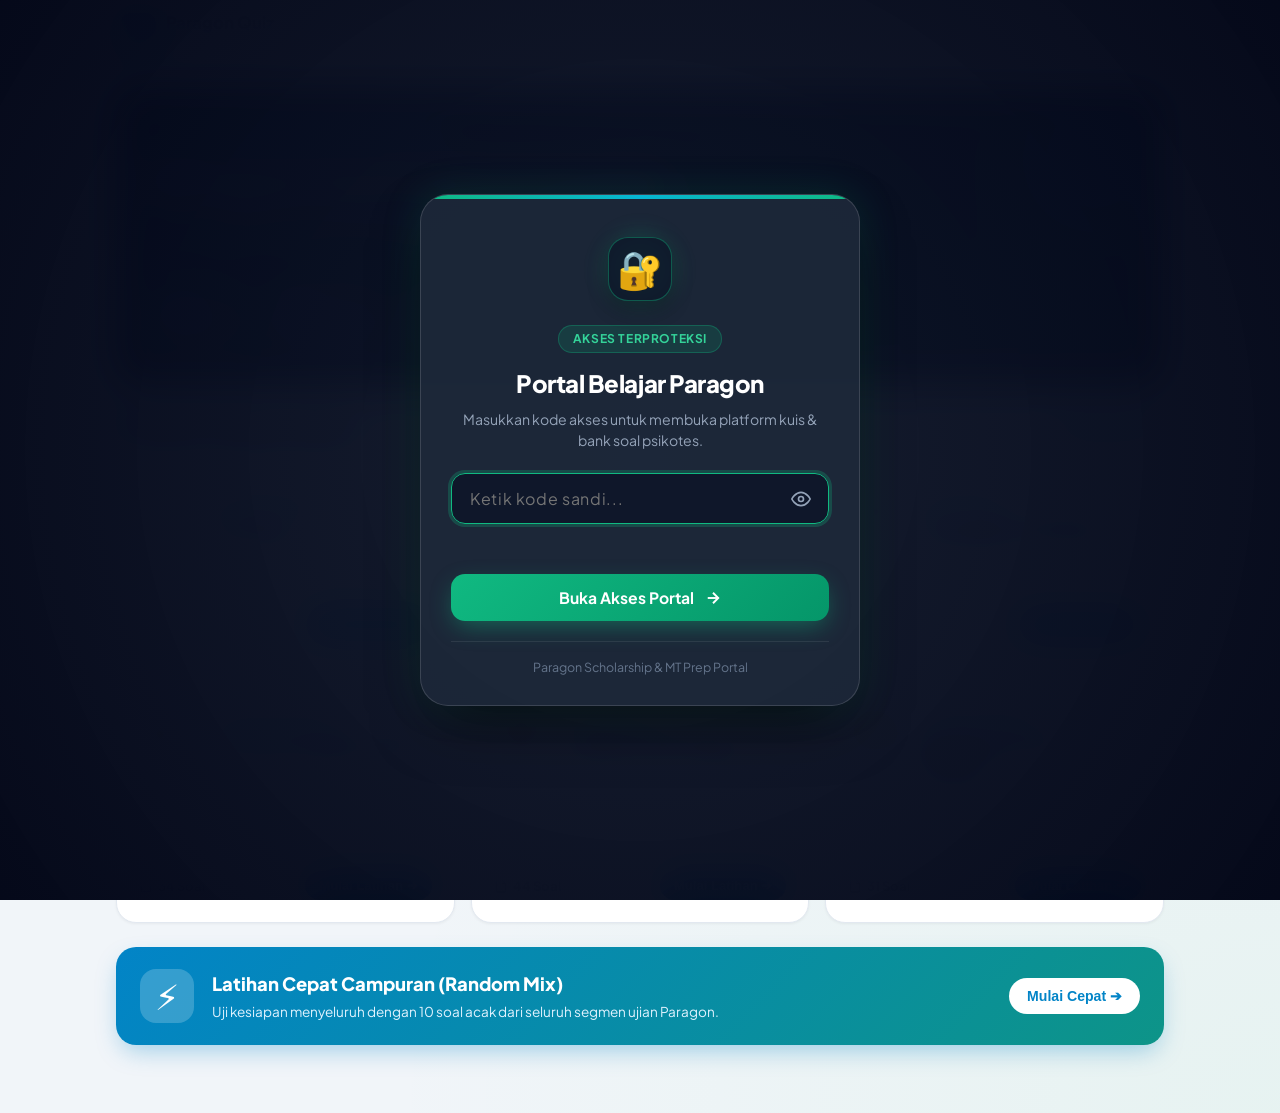
==== commit 68a02f4f: "chore: remove persebaya label from gate footer and update success message" ====
--- a/index.html
+++ b/index.html
@@ -47,7 +47,7 @@
         </button>
       </form>
       <div class="gate-footer">
-        <span>🐊 Persebaya Selamanya • Paragon Scholarship Prep</span>
+        <span>Paragon Scholarship & MT Prep Portal</span>
       </div>
     </div>
   </div>
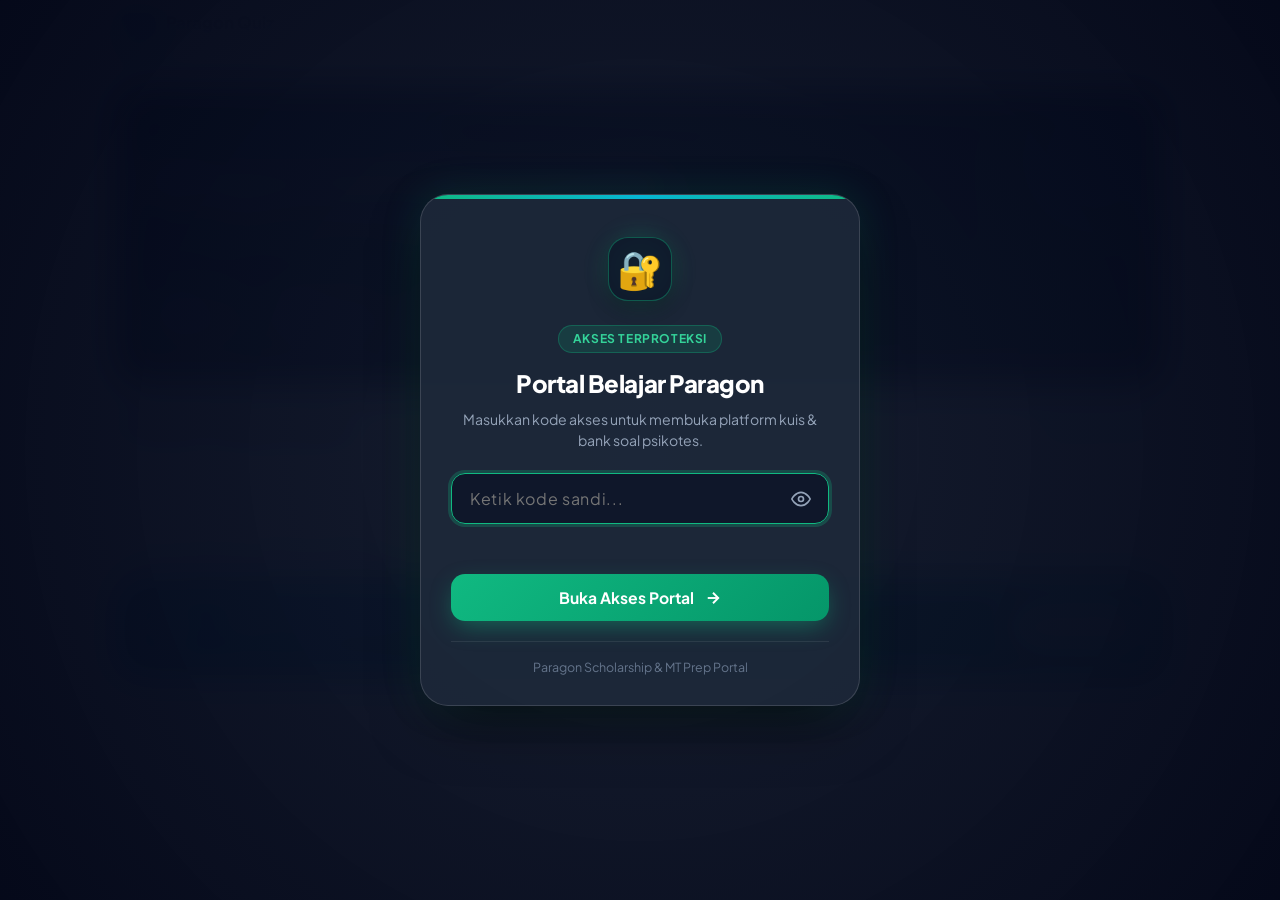
==== commit 6ff43aeb: "fix: audit & fix 3 wrong answers, clean garbled questions, fix misclassifications - f1_q_28 (Silogis" ====
--- a/index.html
+++ b/index.html
@@ -98,7 +98,7 @@
         <!-- Quick Stats Strip -->
         <div class="stats-strip">
           <div class="stat-pill">
-            <span class="stat-num" id="stat-total-q">215</span>
+            <span class="stat-num" id="stat-total-q">216</span>
             <span class="stat-lbl">Total Soal</span>
           </div>
           <div class="stat-pill">
--- a/style.css
+++ b/style.css
@@ -1607,17 +1607,294 @@
   to { opacity: 1; transform: translateY(0); }
 }
 
-/* Responsive adjustments */
+/* ==========================================================================
+   COMPREHENSIVE RESPONSIVE DESIGN SYSTEM (ALL DEVICES & SCREEN SIZES)
+   ========================================================================== */
+
+/* Prevent horizontal viewport overflow on all devices */
+html, body {
+  max-width: 100%;
+  overflow-x: hidden;
+  -webkit-overflow-scrolling: touch;
+}
+
+/* Base interactive elements touch targets */
+button, select, input, .option-card, .segment-card, .pill-btn {
+  -webkit-tap-highlight-color: transparent;
+}
+
+/* Tablet & Smaller Laptops (<= 860px) */
+@media (max-width: 860px) {
+  .nav-container { padding: 0 16px; }
+  .main-wrapper { padding: 18px 14px 36px; }
+  .hero-banner { padding: 26px 22px; }
+  .segments-grid { grid-template-columns: repeat(auto-fill, minmax(280px, 1fr)); }
+  .bank-container { padding: 22px 18px; }
+  .modal-card { max-width: 92vw; }
+}
+
+/* Standard Mobile Devices (<= 600px) */
 @media (max-width: 600px) {
-  .hero-title { font-size: 1.45rem; }
-  .segments-grid { grid-template-columns: 1fr; }
+  .app-nav { height: 58px; }
+  .nav-container { padding: 0 14px; }
+  .nav-btn-label { display: none; }
+  .nav-btn {
+    padding: 7px 10px;
+    border-radius: 10px;
+  }
+  .nav-actions { gap: 6px; }
+
+  /* Hero Banner */
+  .hero-banner {
+    padding: 22px 16px;
+    border-radius: 20px;
+    margin-bottom: 20px;
+  }
+  .hero-title {
+    font-size: 1.4rem;
+    line-height: 1.3;
+  }
+  .hero-desc {
+    font-size: 0.86rem;
+    margin-bottom: 18px;
+    line-height: 1.55;
+  }
+  .stats-strip {
+    gap: 8px;
+    display: grid;
+    grid-template-columns: 1fr 1fr;
+  }
+  .stat-pill {
+    padding: 9px 12px;
+    border-radius: 12px;
+  }
+  .stat-num { font-size: 1.15rem; }
+  .stat-lbl { font-size: 0.68rem; }
+
+  /* Segments */
+  .segments-grid {
+    grid-template-columns: 1fr;
+    gap: 12px;
+  }
+  .segment-card {
+    padding: 16px 14px;
+    border-radius: 18px;
+  }
+  .segment-icon {
+    width: 46px;
+    height: 46px;
+    font-size: 1.5rem;
+    border-radius: 14px;
+  }
+  .segment-name { font-size: 1.05rem; }
+  .segment-desc { font-size: 0.82rem; }
+
+  /* Quick Mix */
+  .quick-mix-card {
+    padding: 16px 14px;
+    gap: 12px;
+    flex-wrap: wrap;
+    border-radius: 18px;
+  }
+  .mix-btn {
+    width: 100%;
+    text-align: center;
+    padding: 10px;
+    border-radius: 12px;
+  }
+
+  /* Quiz Card */
   .mobile-device-card {
+    border-radius: 24px;
+    padding: 16px 14px 20px;
+    box-shadow: 0 10px 30px rgba(0,0,0,0.06);
+    border: 1px solid var(--border-light);
+    min-height: auto;
+  }
+  .quiz-title { font-size: 1.1rem; }
+  .quiz-subtitle { font-size: 0.72rem; }
+  .question-text {
+    font-size: 1rem;
+    line-height: 1.55;
+    word-break: break-word;
+  }
+  .option-card {
+    padding: 12px 14px;
+    gap: 10px;
+    border-radius: 14px;
+  }
+  .option-text {
+    font-size: 0.92rem;
+    word-break: break-word;
+  }
+  .check-btn {
+    padding: 14px;
+    font-size: 1rem;
+    border-radius: 14px;
+  }
+
+  /* Bottom Sheet Review */
+  .bottom-sheet {
+    padding: 16px 16px 22px;
+    border-radius: 24px 24px 0 0;
+    max-height: 88%;
+  }
+  .sheet-title { font-size: 1.2rem; }
+  .sheet-icon-badge {
+    width: 52px;
+    height: 52px;
+    font-size: 1.8rem;
+  }
+  .sheet-cheer { font-size: 0.88rem; }
+  .explanation-box {
+    padding: 12px 14px;
+    font-size: 0.84rem;
+  }
+
+  /* Result Screen */
+  .result-card {
+    padding: 22px 16px;
+    border-radius: 24px;
+  }
+  .score-number { font-size: 2.4rem; }
+  .score-denom { font-size: 1.3rem; }
+  .result-stats-grid {
+    gap: 8px;
+  }
+  .res-stat-item {
+    padding: 8px 6px;
+    border-radius: 12px;
+  }
+  .res-stat-val { font-size: 1.1rem; }
+  .res-stat-lbl { font-size: 0.65rem; }
+  .primary-action-btn,
+  .secondary-action-btn {
+    padding: 12px;
+    font-size: 0.92rem;
+  }
+
+  /* Bank Soal */
+  .bank-container {
+    padding: 16px 14px;
     border-radius: 20px;
-    padding: 18px 16px 20px;
-    box-shadow: none;
-    border: none;
-  }
-  .nav-btn-label { display: none; }
+  }
+  .bank-filter-bar {
+    flex-direction: column;
+    gap: 8px;
+  }
+  .search-input-wrap {
+    min-width: 100%;
+    padding: 9px 12px;
+  }
+  .bank-filter-bar select {
+    width: 100%;
+    padding: 9px 12px;
+  }
+  .bank-item-card {
+    padding: 14px 12px;
+    border-radius: 14px;
+  }
+  .bank-item-q { font-size: 0.9rem; }
+  .bank-opt-line { font-size: 0.82rem; }
+
+  /* Modals */
+  .modal-overlay { padding: 12px; }
+  .modal-card {
+    border-radius: 20px;
+    max-width: 100%;
+  }
+  .modal-header { padding: 16px 16px 12px; }
+  .modal-body { padding: 14px 16px; gap: 14px; }
+  .modal-footer { padding: 12px 16px 16px; }
+  .form-row {
+    flex-direction: column;
+    gap: 10px;
+  }
+  .pill-options { gap: 6px; }
+  .pill-btn {
+    padding: 6px 12px;
+    font-size: 0.78rem;
+  }
+
+  /* Password Gate Card on Mobile */
+  .password-gate-card {
+    padding: 28px 18px 22px;
+    border-radius: 22px;
+  }
+  .gate-title { font-size: 1.35rem; }
+  .gate-subtitle { font-size: 0.84rem; margin-bottom: 18px; }
+  .gate-input { padding: 13px 44px 13px 14px; font-size: 0.95rem; }
+  .gate-submit-btn { padding: 13px 16px; font-size: 0.92rem; }
+}
+
+/* Ultra-Compact & Narrow Smartphones (<= 380px, e.g. iPhone SE 1st Gen, Fold Cover) */
+@media (max-width: 380px) {
+  .nav-container { padding: 0 10px; }
+  .brand-logo {
+    width: 30px;
+    height: 30px;
+    font-size: 0.95rem;
+    border-radius: 8px;
+  }
+  .brand-title { font-size: 0.92rem; }
+  .brand-subtitle { display: none; }
+  .nav-actions { gap: 4px; }
+  .nav-btn {
+    padding: 6px 7px;
+    font-size: 0.78rem;
+  }
+  .nav-btn svg {
+    width: 15px;
+    height: 15px;
+  }
+
+  .hero-banner { padding: 18px 12px; }
+  .hero-title { font-size: 1.2rem; }
+  .stats-strip { grid-template-columns: 1fr; }
+
+  .password-gate-card {
+    padding: 22px 14px 18px;
+    border-radius: 18px;
+  }
+  .gate-icon-wrapper {
+    width: 60px;
+    height: 60px;
+    margin-bottom: 12px;
+  }
+  .gate-icon {
+    width: 52px;
+    height: 52px;
+    font-size: 1.8rem;
+  }
+  .gate-title { font-size: 1.2rem; }
+  .gate-subtitle { font-size: 0.78rem; }
+  .gate-input { padding: 11px 40px 11px 12px; font-size: 0.88rem; }
+  .gate-submit-btn { padding: 11px 14px; font-size: 0.88rem; }
+
+  .result-stats-grid {
+    grid-template-columns: 1fr;
+    gap: 6px;
+  }
+  .res-stat-item {
+    flex-direction: row;
+    justify-content: space-between;
+    align-items: center;
+    padding: 8px 12px;
+  }
+}
+
+/* iOS Safe Area Insets Support */
+@supports (padding-bottom: env(safe-area-inset-bottom)) {
+  .bottom-sheet {
+    padding-bottom: calc(22px + env(safe-area-inset-bottom));
+  }
+  .password-gate-overlay {
+    padding-top: max(20px, env(safe-area-inset-top));
+    padding-bottom: max(20px, env(safe-area-inset-bottom));
+  }
+  .main-wrapper {
+    padding-bottom: calc(40px + env(safe-area-inset-bottom));
+  }
 }
 
 /* ==========================================================================
